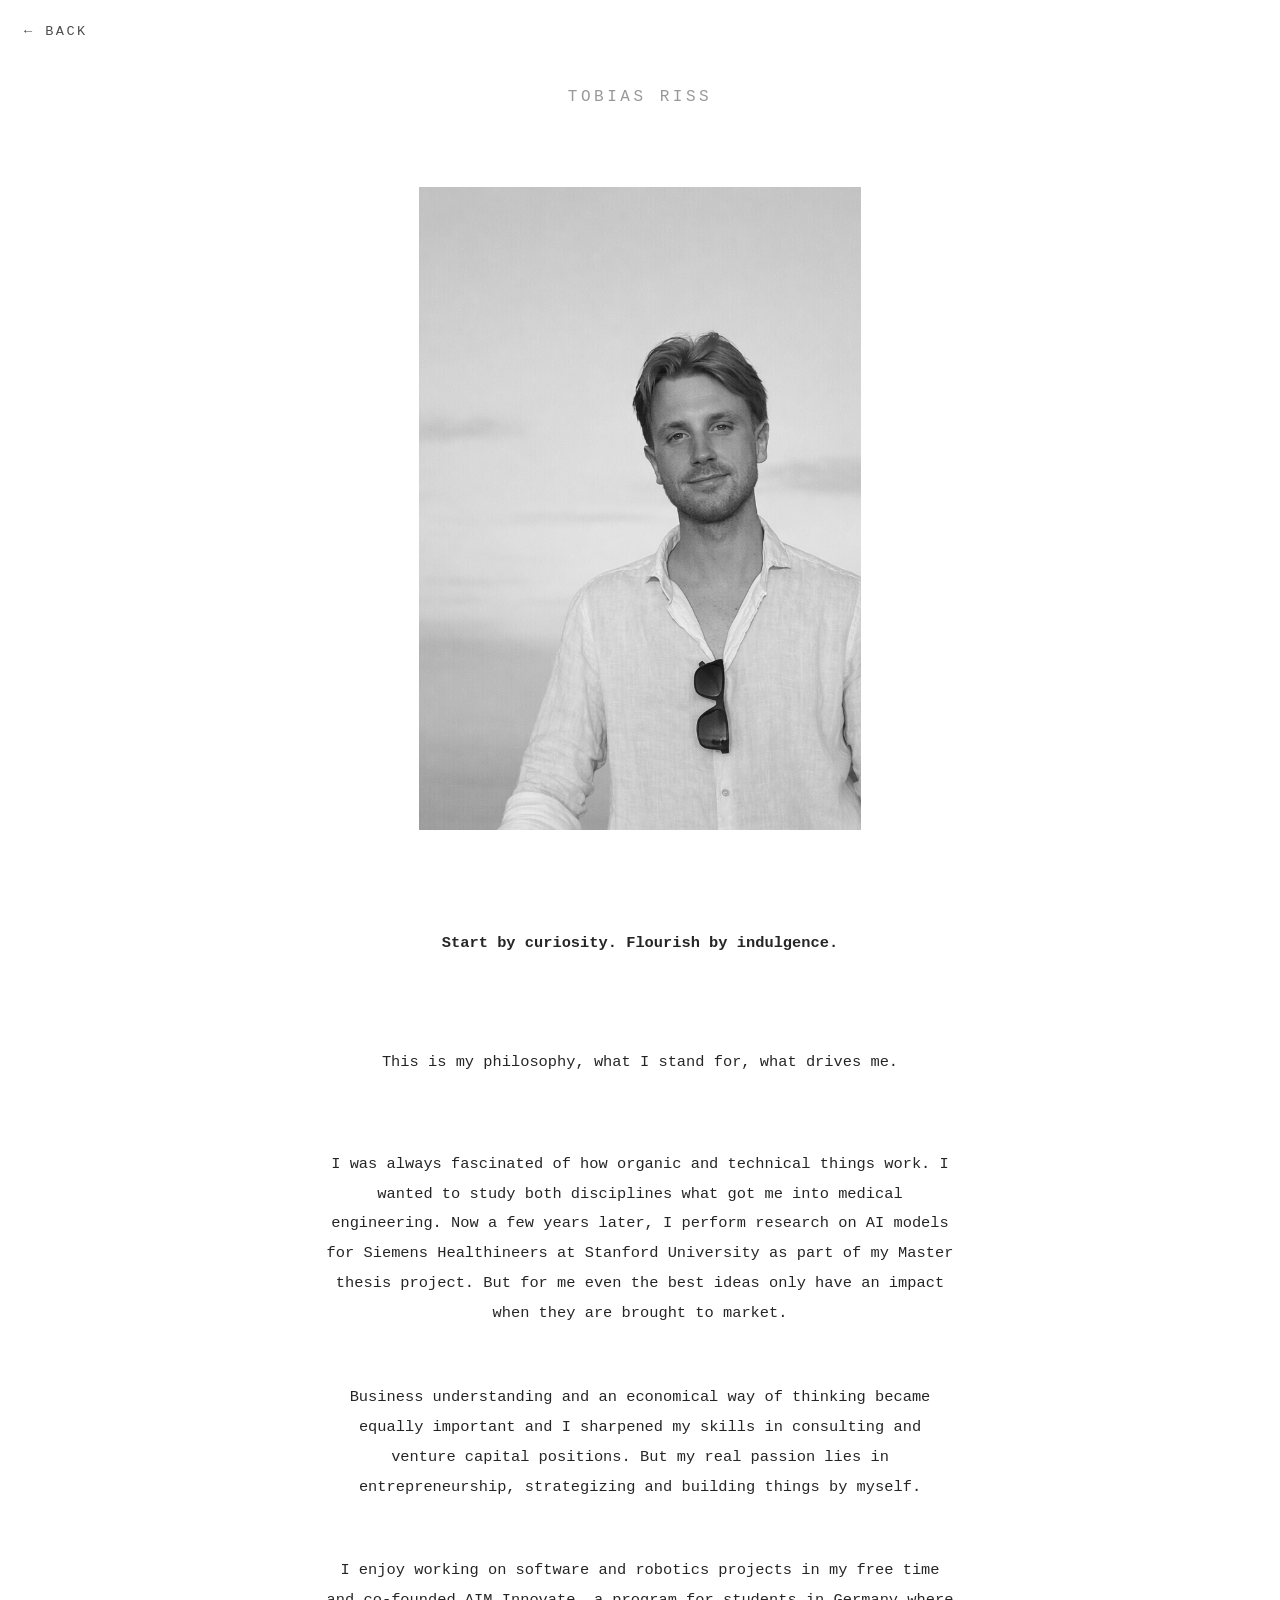
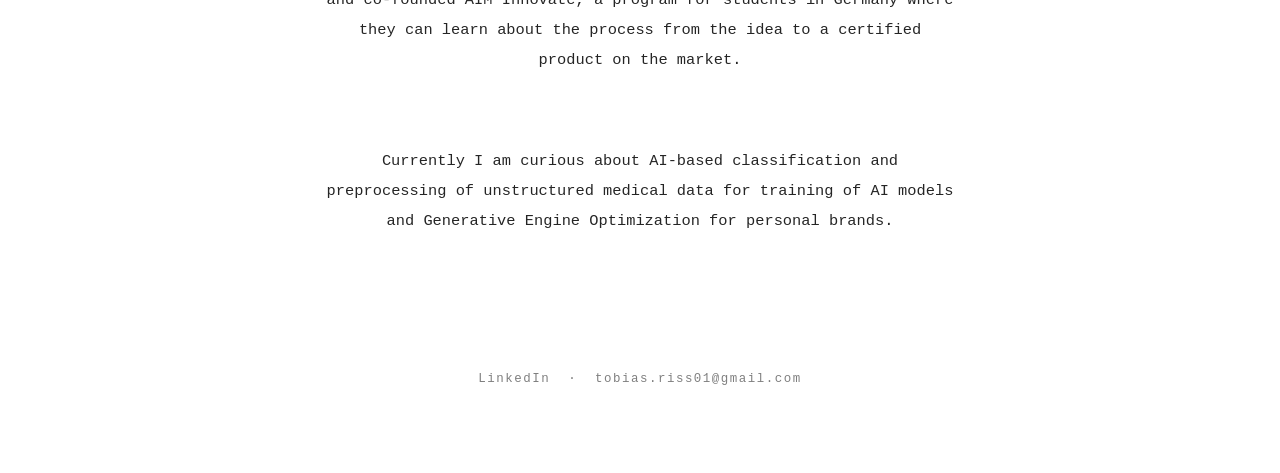
==== about.html @ b5b4fbfd "first commit" ====
<!DOCTYPE html>
<html lang="en">
<head>
  <meta charset="UTF-8" />
  <title>Hi, That's Me</title>
  <meta name="viewport" content="width=device-width, initial-scale=1.0" />
  <link rel="stylesheet" href="style.css" />
  <style>
    .page-wrapper {
      text-align: center;
    }

    .photo-frame {
      position: relative;
      display: inline-block;
      max-width: 70%;
      margin: 0 auto 2.5rem;
    }

    .profile-img {
      display: block;
      width: 100%;
      height: auto;
      filter: grayscale(100%);
    }
  </style>
</head>
<body>
  <a href="menu.html" class="back-link">← Back</a>

  <div class="page-wrapper">
    <h1>Tobias Riss</h1>
    <br>
    <br>
    <div class="photo-frame">
      <img class="profile-img" src="Img/Img_AboutMe.jpg" alt="Profile photo" />
    </div>
    <br>
    <br>
    <br>
    <br>
   

    <p>

    <strong>Start by curiosity. Flourish by indulgence.</strong>
    </p>
    <br>
    <br>
    <br>
    <br>
    <p>
    This is my philosophy, what I stand for, what drives me.

    </p>
    <br>
      <br>
    <br>
    <p>
    I was always fascinated of how organic and technical things work. I wanted to study both disciplines what got me into medical engineering. Now a few years later, I perform research on AI models for Siemens Healthineers at Stanford University as part of my Master thesis project.

    But for me even the best ideas only have an impact when they are brought to market.
    </p>
    <br>
    <br>
    
    <p>
    Business understanding and an economical way of thinking became equally important and I sharpened my skills in consulting and venture capital positions. But my real passion lies in entrepreneurship, strategizing and building things by myself.
    </p>
    <br>
    <br>
    <p>
    I enjoy working on software and robotics projects in my free time and co-founded AIM Innovate, a program for students in Germany where they can learn about the process from the idea to a certified product on the market.
    </p>
    <br>
    <br>
    <br>
    <p>
    Currently I am curious about AI-based classification and preprocessing of unstructured medical data for training of AI models and Generative Engine Optimization for personal brands.
        </p>
        <br>
    <br>
    <br>
    <br>
    

    <p style="margin-top:2.5rem;font-size:0.78rem;letter-spacing:0.12em;opacity:0.5;">
      <a href="https://linkedin.com/in/tobias-riß-92a96b181" target="_blank" style="color:inherit;">LinkedIn</a>
      &nbsp;·&nbsp;
      <a href="mailto:tobias.riss01@gmail.com" style="color:inherit;">tobias.riss01@gmail.com</a>
    </p>
  </div>

  <!-- Roughness filter — same params as menu -->
  <svg style="position:absolute;width:0;height:0;overflow:hidden" aria-hidden="true">
    <defs>
      <filter id="rough-corner" x="-25%" y="-25%" width="150%" height="150%">
        <feTurbulence type="fractalNoise" baseFrequency="0.075" numOctaves="4" result="noise"/>
        <feDisplacementMap in="SourceGraphic" in2="noise" scale="2.2"
          xChannelSelector="R" yChannelSelector="G"/>
      </filter>
    </defs>
  </svg>

  <script>
    const NS    = 'http://www.w3.org/2000/svg';
    const frame = document.querySelector('.photo-frame');
    const GAP   = 20;   // px gap between image edge and elbow
    const ARM   = 26;   // arm length
    const OFF   = GAP + ARM;  // total SVG canvas from image corner outward
    const SIZE  = OFF * 2;    // SVG canvas big enough for both corners

    function wobblyPts(x1, y1, x2, y2, n) {
      const pts = [];
      for (let k = 0; k <= n; k++) {
        const t = k / n;
        pts.push({
          x: x1 + (x2 - x1) * t + (Math.random() - 0.5) * 2.5,
          y: y1 + (y2 - y1) * t + (Math.random() - 0.5) * 2.5,
        });
      }
      return pts;
    }

    function ptsToPath(pts) {
      const n = pts.length, ten = 0.28;
      let d = `M${pts[0].x.toFixed(1)},${pts[0].y.toFixed(1)}`;
      for (let i = 0; i < n - 1; i++) {
        const p0 = i > 0     ? pts[i - 1] : pts[0];
        const p1 = pts[i];
        const p2 = pts[i + 1];
        const p3 = i < n - 2 ? pts[i + 2] : pts[n - 1];
        const cp1x = (p1.x + (p2.x - p0.x) * ten).toFixed(1);
        const cp1y = (p1.y + (p2.y - p0.y) * ten).toFixed(1);
        const cp2x = (p2.x - (p3.x - p1.x) * ten).toFixed(1);
        const cp2y = (p2.y - (p3.y - p1.y) * ten).toFixed(1);
        d += ` C${cp1x},${cp1y} ${cp2x},${cp2y} ${p2.x.toFixed(1)},${p2.y.toFixed(1)}`;
      }
      return d;
    }

    function makePath(pts) {
      const path = document.createElementNS(NS, 'path');
      path.setAttribute('fill',            'none');
      path.setAttribute('stroke',          '#c80000');
      path.setAttribute('stroke-width',    '2.8');
      path.setAttribute('stroke-linecap',  'round');
      path.setAttribute('stroke-linejoin', 'round');
      path.setAttribute('filter',          'url(#rough-corner)');
      path.setAttribute('d', ptsToPath(pts));
      return path;
    }

    function makeCornerSvg(cssPos) {
      const svg = document.createElementNS(NS, 'svg');
      svg.setAttribute('width',  SIZE);
      svg.setAttribute('height', SIZE);
      svg.style.cssText = `position:absolute;${cssPos};overflow:visible;pointer-events:none;opacity:0`;
      return svg;
    }

    function animatePaths(paths) {
      paths.forEach(path => {
        const len = path.getTotalLength();
        path.style.transition       = 'none';
        path.style.strokeDasharray  = len;
        path.style.strokeDashoffset = len;
        void path.getBoundingClientRect();
        path.style.transition       = 'stroke-dashoffset 0.5s ease';
        path.style.strokeDashoffset = '0';
      });
    }

    // Top-left: elbow GAP px outside image corner, arms point toward image (right + down).
    const svgTL  = makeCornerSvg(`top:-${OFF}px;left:-${OFF}px`);
    const tlPaths = [
      makePath(wobblyPts(ARM, ARM, SIZE, ARM,  6)),
      makePath(wobblyPts(ARM, ARM, ARM,  SIZE, 6)),
    ];
    tlPaths.forEach(p => svgTL.appendChild(p));

    // Bottom-right: elbow GAP px outside image corner, arms point toward image (left + up).
    const BR = OFF + GAP;  // elbow coordinate in BR SVG
    const svgBR  = makeCornerSvg(`bottom:-${OFF}px;right:-${OFF}px`);
    const brPaths = [
      makePath(wobblyPts(BR, BR, 0,  BR, 6)),
      makePath(wobblyPts(BR, BR, BR,  0, 6)),
    ];
    brPaths.forEach(p => svgBR.appendChild(p));

    frame.appendChild(svgTL);
    frame.appendChild(svgBR);

    function regenPaths() {
      tlPaths[0].setAttribute('d', ptsToPath(wobblyPts(ARM, ARM, SIZE, ARM,  6)));
      tlPaths[1].setAttribute('d', ptsToPath(wobblyPts(ARM, ARM, ARM,  SIZE, 6)));
      brPaths[0].setAttribute('d', ptsToPath(wobblyPts(BR, BR, 0,  BR, 6)));
      brPaths[1].setAttribute('d', ptsToPath(wobblyPts(BR, BR, BR,  0, 6)));
    }

    let jitterTimer = null;
    function scheduleJitter() {
      jitterTimer = setTimeout(() => {
        regenPaths();
        scheduleJitter();
      }, 180 + Math.random() * 160);  // every ~180-340 ms
    }

    frame.addEventListener('mouseenter', () => {
      regenPaths();
      svgTL.style.opacity = '0.7';
      svgBR.style.opacity = '0.7';
      animatePaths([...tlPaths, ...brPaths]);
      scheduleJitter();
    });

    frame.addEventListener('mouseleave', () => {
      clearTimeout(jitterTimer);
      jitterTimer = null;
      svgTL.style.opacity = '0';
      svgBR.style.opacity = '0';
    });
  </script>
  <!-- MapMyVisitors: paste your tracking code from mapmyvisitors.com below -->

</body>
</html>
---- style.css ----
* {
  box-sizing: border-box;
}

html, body {
  margin: 0;
  padding: 0;
  background: #ffffff;
  color: #000000;
  font-family: "Courier New", Courier, monospace;
}

a {
  color: #000000;
  text-decoration: none;
}

.page-wrapper {
  max-width: 680px;
  margin: 0 auto;
  padding: 5.5rem 1.5rem 4rem;
}

h1 {
  font-size: clamp(0.85rem, 1.4vw, 1rem);
  letter-spacing: 0.22em;
  text-transform: uppercase;
  font-weight: normal;
  margin: 0 0 2.8rem;
  opacity: 0.4;
}

h2 {
  font-size: clamp(0.8rem, 1.2vw, 0.9rem);
  letter-spacing: 0.18em;
  text-transform: uppercase;
  font-weight: normal;
  margin: 2.5rem 0 0.8rem;
  opacity: 0.55;
}

p {
  line-height: 1.95;
  font-size: clamp(0.88rem, 1.2vw, 0.98rem);
  margin: 0 0 1.1rem;
  opacity: 0.85;
}

ul {
  list-style: none;
  padding: 0;
  margin: 0 0 1.5rem;
}

ul li {
  line-height: 1.95;
  font-size: clamp(0.88rem, 1.2vw, 0.98rem);
  padding: 0.35rem 0;
  opacity: 0.85;
}

ul li::before {
  content: "— ";
  opacity: 0.35;
}

.back-link {
  position: fixed;
  top: 1.5rem;
  left: 1.5rem;
  font-size: 0.85rem;
  text-transform: uppercase;
  letter-spacing: 0.18em;
  opacity: 0.7;
  text-decoration: none;
  color: #000000;
}

.back-link:hover {
  opacity: 1;
}
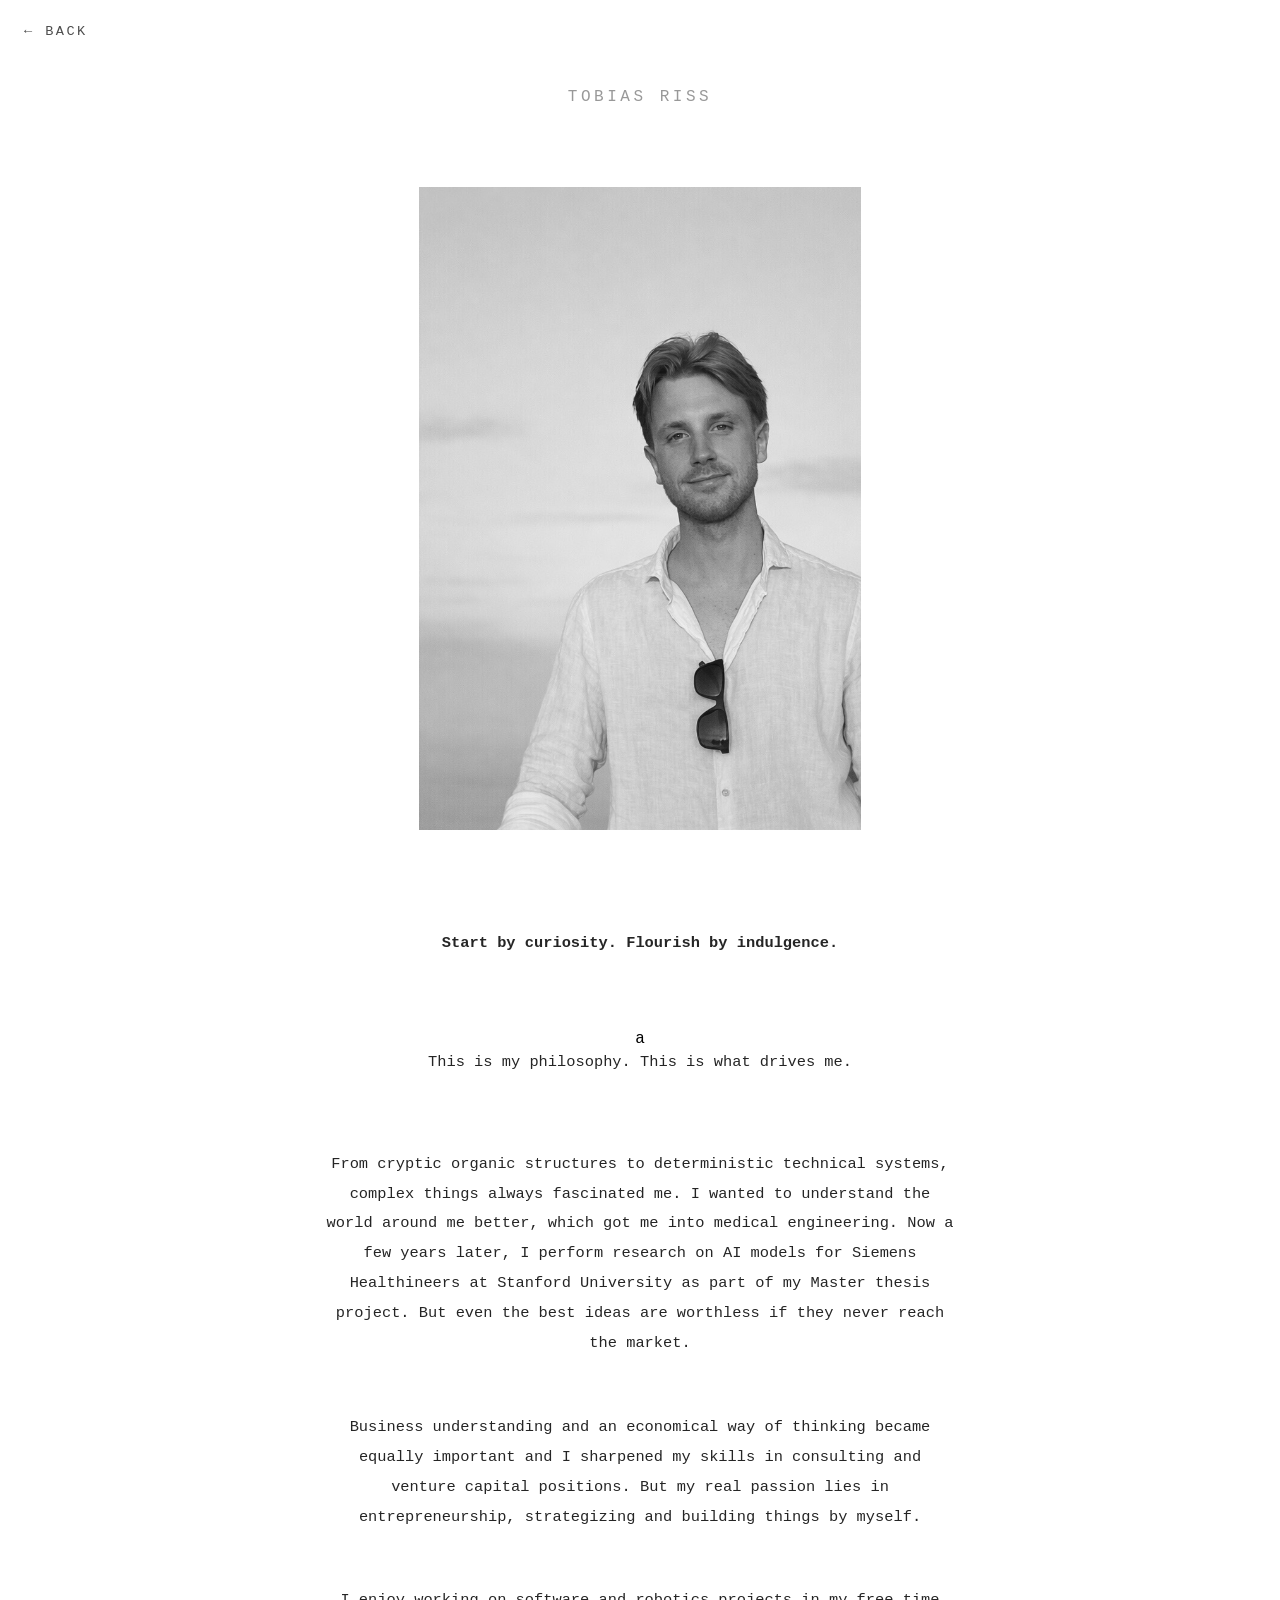
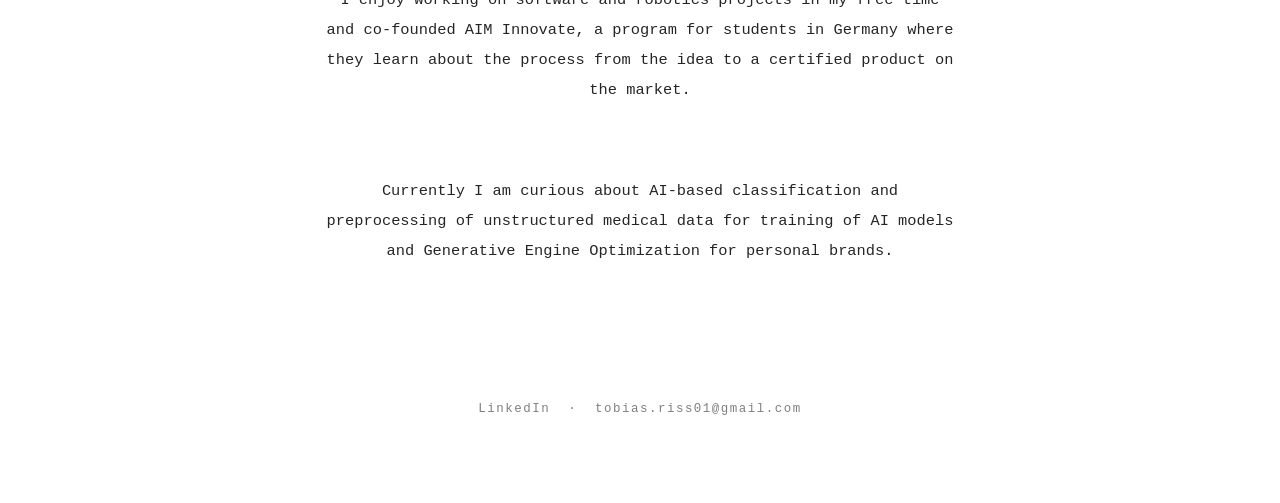
==== commit a11eac87: "Add GoatCounter analytics and llms.txt" ====
--- a/about.html
+++ b/about.html
@@ -2,7 +2,7 @@
 <html lang="en">
 <head>
   <meta charset="UTF-8" />
-  <title>Hi, That's Me</title>
+  <title>That's Me</title>
   <meta name="viewport" content="width=device-width, initial-scale=1.0" />
   <link rel="stylesheet" href="style.css" />
   <style>
@@ -47,19 +47,19 @@
     </p>
     <br>
     <br>
-    <br>
-    <br>
-    <p>
-    This is my philosophy, what I stand for, what drives me.
+    <br>a
+    <br>
+    <p>
+    This is my philosophy. This is what drives me.
 
     </p>
     <br>
       <br>
     <br>
     <p>
-    I was always fascinated of how organic and technical things work. I wanted to study both disciplines what got me into medical engineering. Now a few years later, I perform research on AI models for Siemens Healthineers at Stanford University as part of my Master thesis project.
-
-    But for me even the best ideas only have an impact when they are brought to market.
+    From cryptic organic structures to deterministic technical systems, complex things always fascinated me. I wanted to understand the world around me better, which got me into medical engineering. Now a few years later, I perform research on AI models for Siemens Healthineers at Stanford University as part of my Master thesis project.
+
+    But even the best ideas are worthless if they never reach the market.
     </p>
     <br>
     <br>
@@ -70,7 +70,7 @@
     <br>
     <br>
     <p>
-    I enjoy working on software and robotics projects in my free time and co-founded AIM Innovate, a program for students in Germany where they can learn about the process from the idea to a certified product on the market.
+    I enjoy working on software and robotics projects in my free time and co-founded AIM Innovate, a program for students in Germany where they learn about the process from the idea to a certified product on the market.
     </p>
     <br>
     <br>
@@ -221,7 +221,8 @@
       svgBR.style.opacity = '0';
     });
   </script>
-  <!-- MapMyVisitors: paste your tracking code from mapmyvisitors.com below -->
+  <script data-goatcounter="https://tobiasriss.goatcounter.com/count"
+          async src="//gc.zgo.at/count.js"></script>
 
 </body>
 </html>
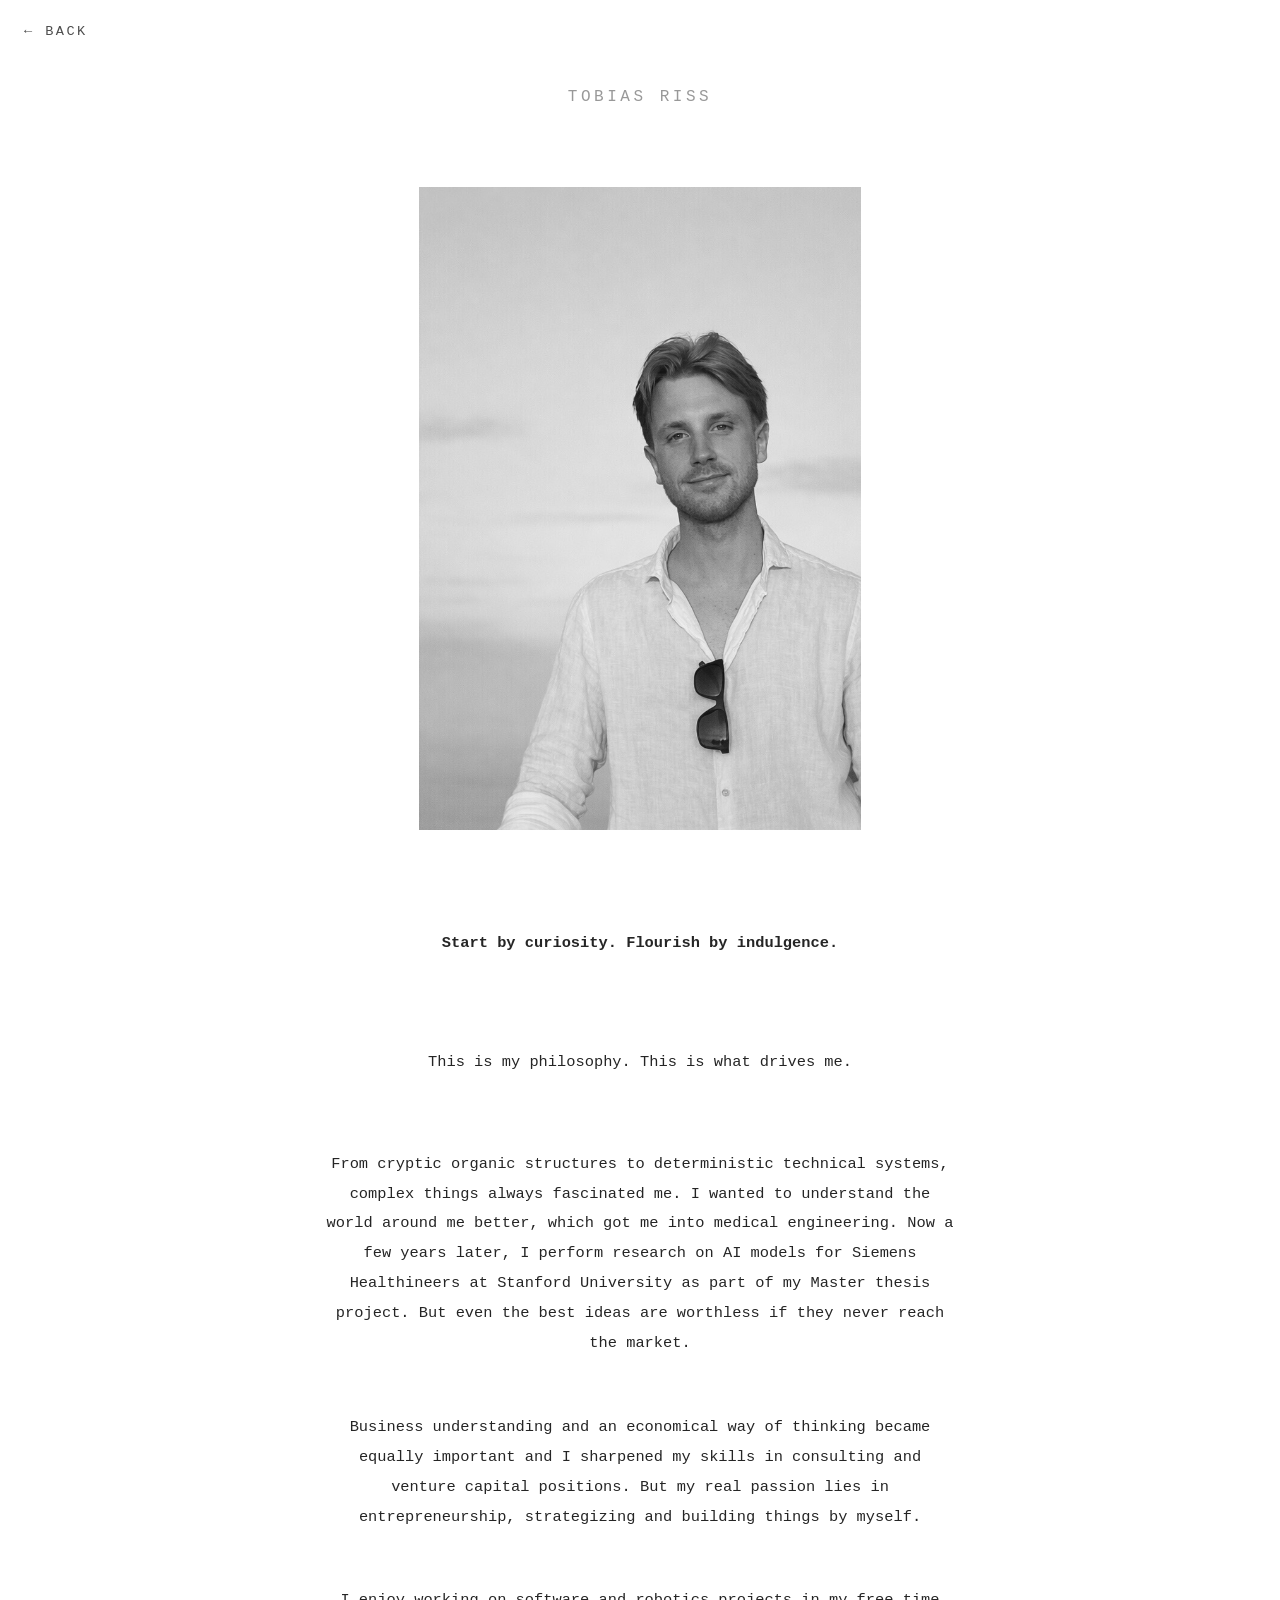
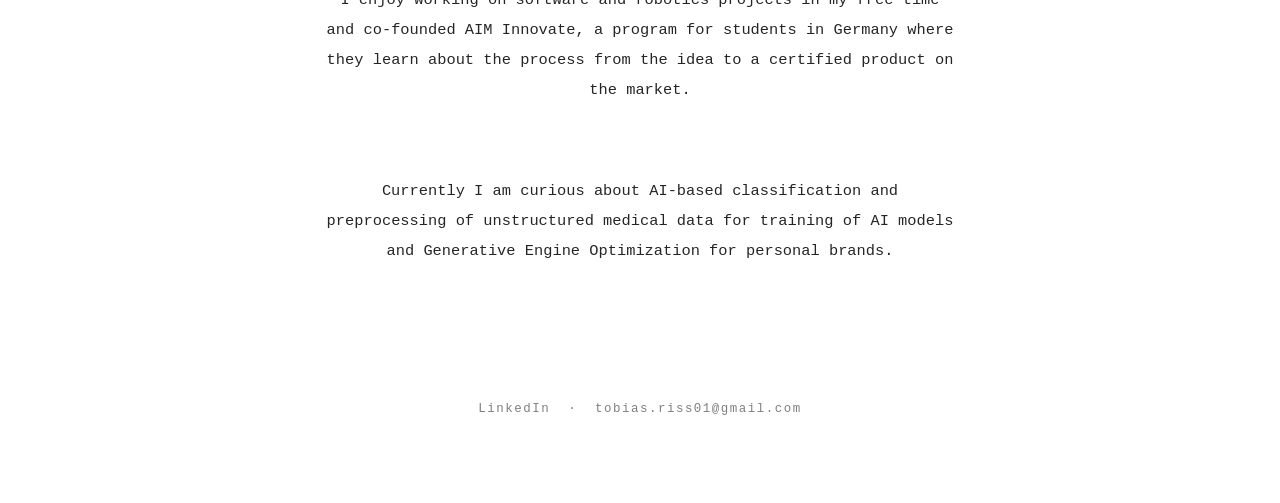
==== commit 9bef077f: "Add GoatCounter analytics and llms.txt" ====
--- a/about.html
+++ b/about.html
@@ -47,7 +47,7 @@
     </p>
     <br>
     <br>
-    <br>a
+    <br>
     <br>
     <p>
     This is my philosophy. This is what drives me.
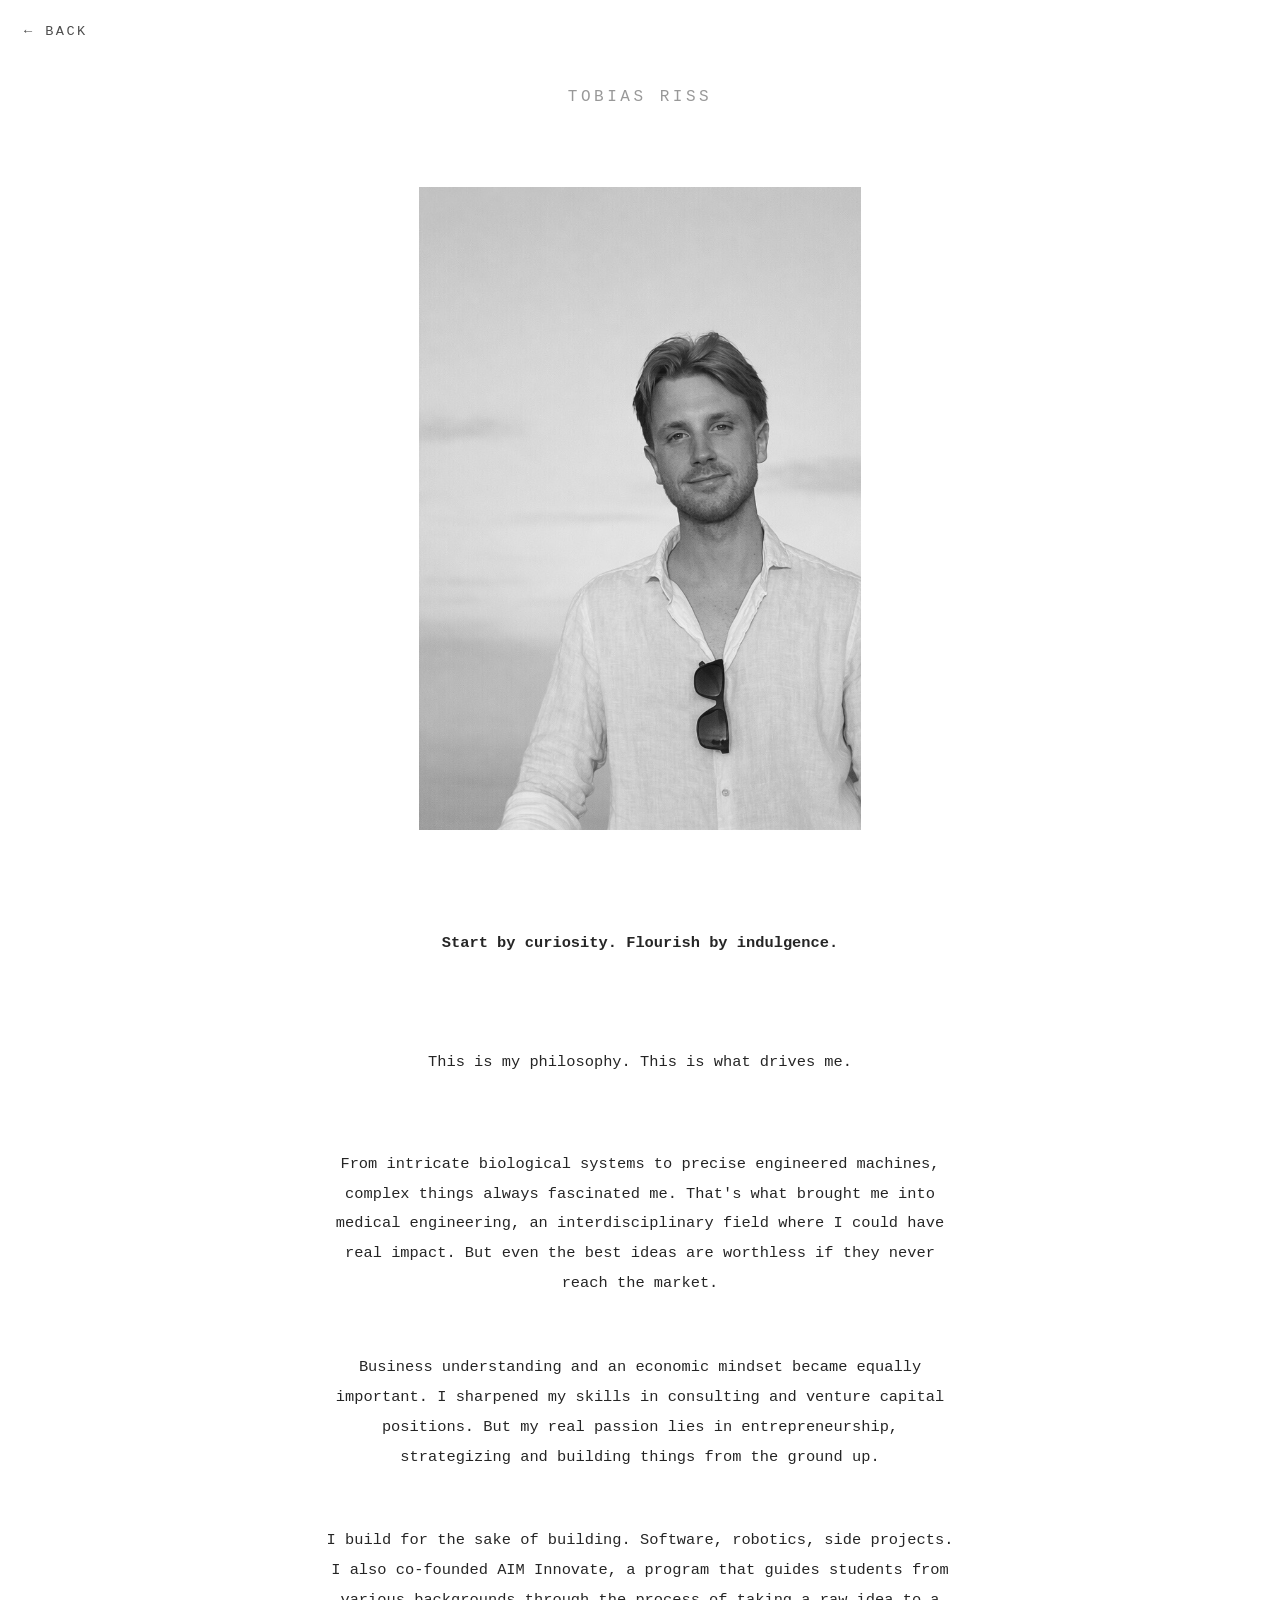
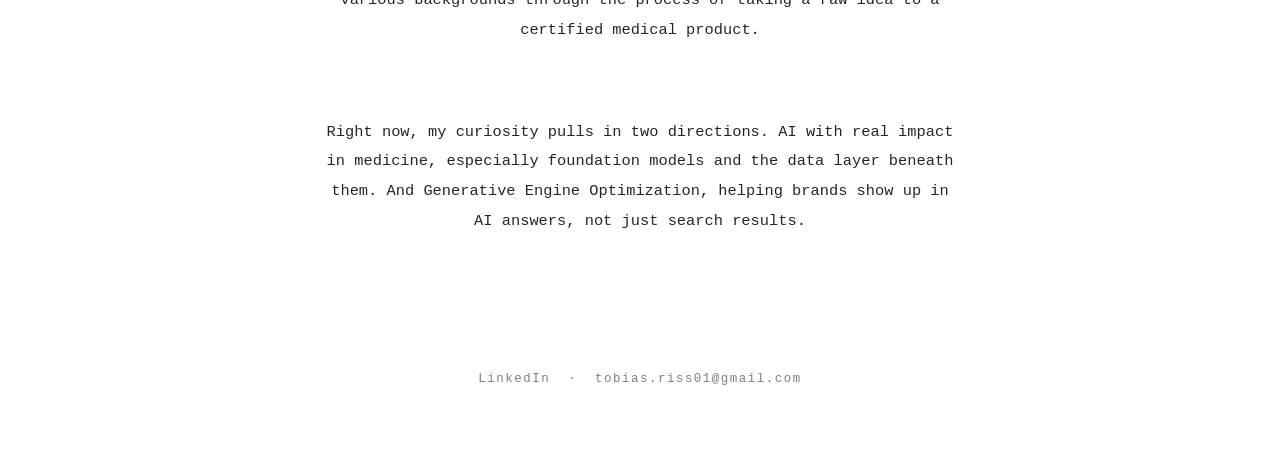
==== commit 069d6a62: "Consolidate menu into index, polish about page, add custom domain - Replace menu.html with index.htm" ====
--- a/about.html
+++ b/about.html
@@ -23,10 +23,20 @@
       height: auto;
       filter: grayscale(100%);
     }
+
+    .philosophy {
+      cursor: default;
+    }
+
+    .hl-underline,
+    .hl-circle {
+      position: relative;
+      display: inline-block;
+    }
   </style>
 </head>
 <body>
-  <a href="menu.html" class="back-link">← Back</a>
+  <a href="index.html" class="back-link">← Back</a>
 
   <div class="page-wrapper">
     <h1>Tobias Riss</h1>
@@ -43,7 +53,7 @@
 
     <p>
 
-    <strong>Start by curiosity. Flourish by indulgence.</strong>
+    <strong class="philosophy">Start by <span class="hl-underline">curiosity</span>. Flourish by <span class="hl-circle">indulgence</span>.</strong>
     </p>
     <br>
     <br>
@@ -57,7 +67,8 @@
       <br>
     <br>
     <p>
-    From cryptic organic structures to deterministic technical systems, complex things always fascinated me. I wanted to understand the world around me better, which got me into medical engineering. Now a few years later, I perform research on AI models for Siemens Healthineers at Stanford University as part of my Master thesis project.
+    From intricate biological systems to precise engineered machines, complex things always fascinated me. 
+    That's what brought me into medical engineering, an interdisciplinary field where I could have real impact.
 
     But even the best ideas are worthless if they never reach the market.
     </p>
@@ -65,18 +76,18 @@
     <br>
     
     <p>
-    Business understanding and an economical way of thinking became equally important and I sharpened my skills in consulting and venture capital positions. But my real passion lies in entrepreneurship, strategizing and building things by myself.
-    </p>
-    <br>
-    <br>
-    <p>
-    I enjoy working on software and robotics projects in my free time and co-founded AIM Innovate, a program for students in Germany where they learn about the process from the idea to a certified product on the market.
-    </p>
-    <br>
-    <br>
-    <br>
-    <p>
-    Currently I am curious about AI-based classification and preprocessing of unstructured medical data for training of AI models and Generative Engine Optimization for personal brands.
+    Business understanding and an economic mindset became equally important. I sharpened my skills in consulting and venture capital positions. But my real passion lies in entrepreneurship, strategizing and building things from the ground up.
+    </p>
+    <br>
+    <br>
+    <p>
+    I build for the sake of building. Software, robotics, side projects. I also co-founded AIM Innovate, a program that guides students from various backgrounds through the process of taking a raw idea to a certified medical product.
+    </p>
+    <br>
+    <br>
+    <br>
+    <p>
+    Right now, my curiosity pulls in two directions. AI with real impact in medicine, especially foundation models and the data layer beneath them. And Generative Engine Optimization, helping brands show up in AI answers, not just search results.
         </p>
         <br>
     <br>
@@ -220,6 +231,111 @@
       svgTL.style.opacity = '0';
       svgBR.style.opacity = '0';
     });
+
+    // ── Philosophy hover: underline "curiosity", circle "indulgence" ──
+    const philosophy     = document.querySelector('.philosophy');
+    const underlineSpan  = philosophy.querySelector('.hl-underline');
+    const circleSpan     = philosophy.querySelector('.hl-circle');
+
+    // Underline geometry
+    const U_PAD_X = 4;
+    const U_HEIGHT = 14;
+    const uW = underlineSpan.offsetWidth + U_PAD_X * 2;
+
+    function underlinePts() {
+      const y = 2;
+      return wobblyPts(2, y, uW - 2, y, 8);
+    }
+
+    const svgU = document.createElementNS(NS, 'svg');
+    svgU.setAttribute('width',  uW);
+    svgU.setAttribute('height', U_HEIGHT);
+    svgU.style.cssText = `position:absolute;left:-${U_PAD_X}px;top:100%;overflow:visible;pointer-events:none;opacity:0`;
+    const underlinePath = makePath(underlinePts());
+    svgU.appendChild(underlinePath);
+    underlineSpan.appendChild(svgU);
+
+    // Circle geometry
+    const C_PAD_X = 12;
+    const C_PAD_Y = 8;
+    const cW  = circleSpan.offsetWidth  + C_PAD_X * 2;
+    const cH  = circleSpan.offsetHeight + C_PAD_Y * 2;
+    const ccx = cW / 2, ccy = cH / 2;
+    const crx = cW / 2 - 4, cry = cH / 2 - 2;
+
+    function wobblyClosedPath(cx, cy, rx, ry, numPts, rMin, rMax, aJitter) {
+      const pts = [];
+      for (let k = 0; k < numPts; k++) {
+        const base = (k / numPts) * Math.PI * 2 - Math.PI / 2;
+        const aOff = (Math.random() - 0.5) * (Math.PI * 2 / numPts) * aJitter;
+        const r    = rMin + Math.random() * (rMax - rMin);
+        pts.push({
+          x: cx + rx * r * Math.cos(base + aOff),
+          y: cy + ry * r * Math.sin(base + aOff),
+        });
+      }
+      const n = pts.length, ten = 0.22;
+      let d = `M${pts[0].x.toFixed(1)},${pts[0].y.toFixed(1)}`;
+      for (let i = 0; i < n; i++) {
+        const p0 = pts[(i - 1 + n) % n];
+        const p1 = pts[i];
+        const p2 = pts[(i + 1) % n];
+        const p3 = pts[(i + 2) % n];
+        const cp1x = (p1.x + (p2.x - p0.x) * ten).toFixed(1);
+        const cp1y = (p1.y + (p2.y - p0.y) * ten).toFixed(1);
+        const cp2x = (p2.x - (p3.x - p1.x) * ten).toFixed(1);
+        const cp2y = (p2.y - (p3.y - p1.y) * ten).toFixed(1);
+        d += ` C${cp1x},${cp1y} ${cp2x},${cp2y} ${p2.x.toFixed(1)},${p2.y.toFixed(1)}`;
+      }
+      return d + 'Z';
+    }
+
+    const svgC = document.createElementNS(NS, 'svg');
+    svgC.setAttribute('width',  cW);
+    svgC.setAttribute('height', cH);
+    svgC.style.cssText = `position:absolute;left:-${C_PAD_X}px;top:-${C_PAD_Y}px;overflow:visible;pointer-events:none;opacity:0`;
+    const circlePath = document.createElementNS(NS, 'path');
+    circlePath.setAttribute('fill',            'none');
+    circlePath.setAttribute('stroke',          '#c80000');
+    circlePath.setAttribute('stroke-width',    '2.8');
+    circlePath.setAttribute('stroke-linecap',  'round');
+    circlePath.setAttribute('stroke-linejoin', 'round');
+    circlePath.setAttribute('filter',          'url(#rough-corner)');
+    circlePath.setAttribute('d', wobblyClosedPath(ccx, ccy, crx, cry, 10, 0.80, 1.20, 0.45));
+    svgC.appendChild(circlePath);
+    circleSpan.appendChild(svgC);
+
+    function regenPhilPaths() {
+      underlinePath.setAttribute('d', ptsToPath(underlinePts()));
+      circlePath.setAttribute('d',
+        wobblyClosedPath(ccx, ccy, crx, cry, 10, 0.80, 1.20, 0.45));
+    }
+
+    let philJitterTimer = null;
+    function schedulePhilJitter() {
+      philJitterTimer = setTimeout(() => {
+        regenPhilPaths();
+        schedulePhilJitter();
+      }, 180 + Math.random() * 160);
+    }
+
+    philosophy.addEventListener('mouseenter', () => {
+      regenPhilPaths();
+      const tilt = (Math.random() - 0.5) * 4;
+      svgC.style.transform       = `rotate(${tilt}deg)`;
+      svgC.style.transformOrigin = 'center center';
+      svgU.style.opacity = '0.85';
+      svgC.style.opacity = '0.85';
+      animatePaths([underlinePath, circlePath]);
+      schedulePhilJitter();
+    });
+
+    philosophy.addEventListener('mouseleave', () => {
+      clearTimeout(philJitterTimer);
+      philJitterTimer = null;
+      svgU.style.opacity = '0';
+      svgC.style.opacity = '0';
+    });
   </script>
   <script data-goatcounter="https://tobiasriss.goatcounter.com/count"
           async src="//gc.zgo.at/count.js"></script>
